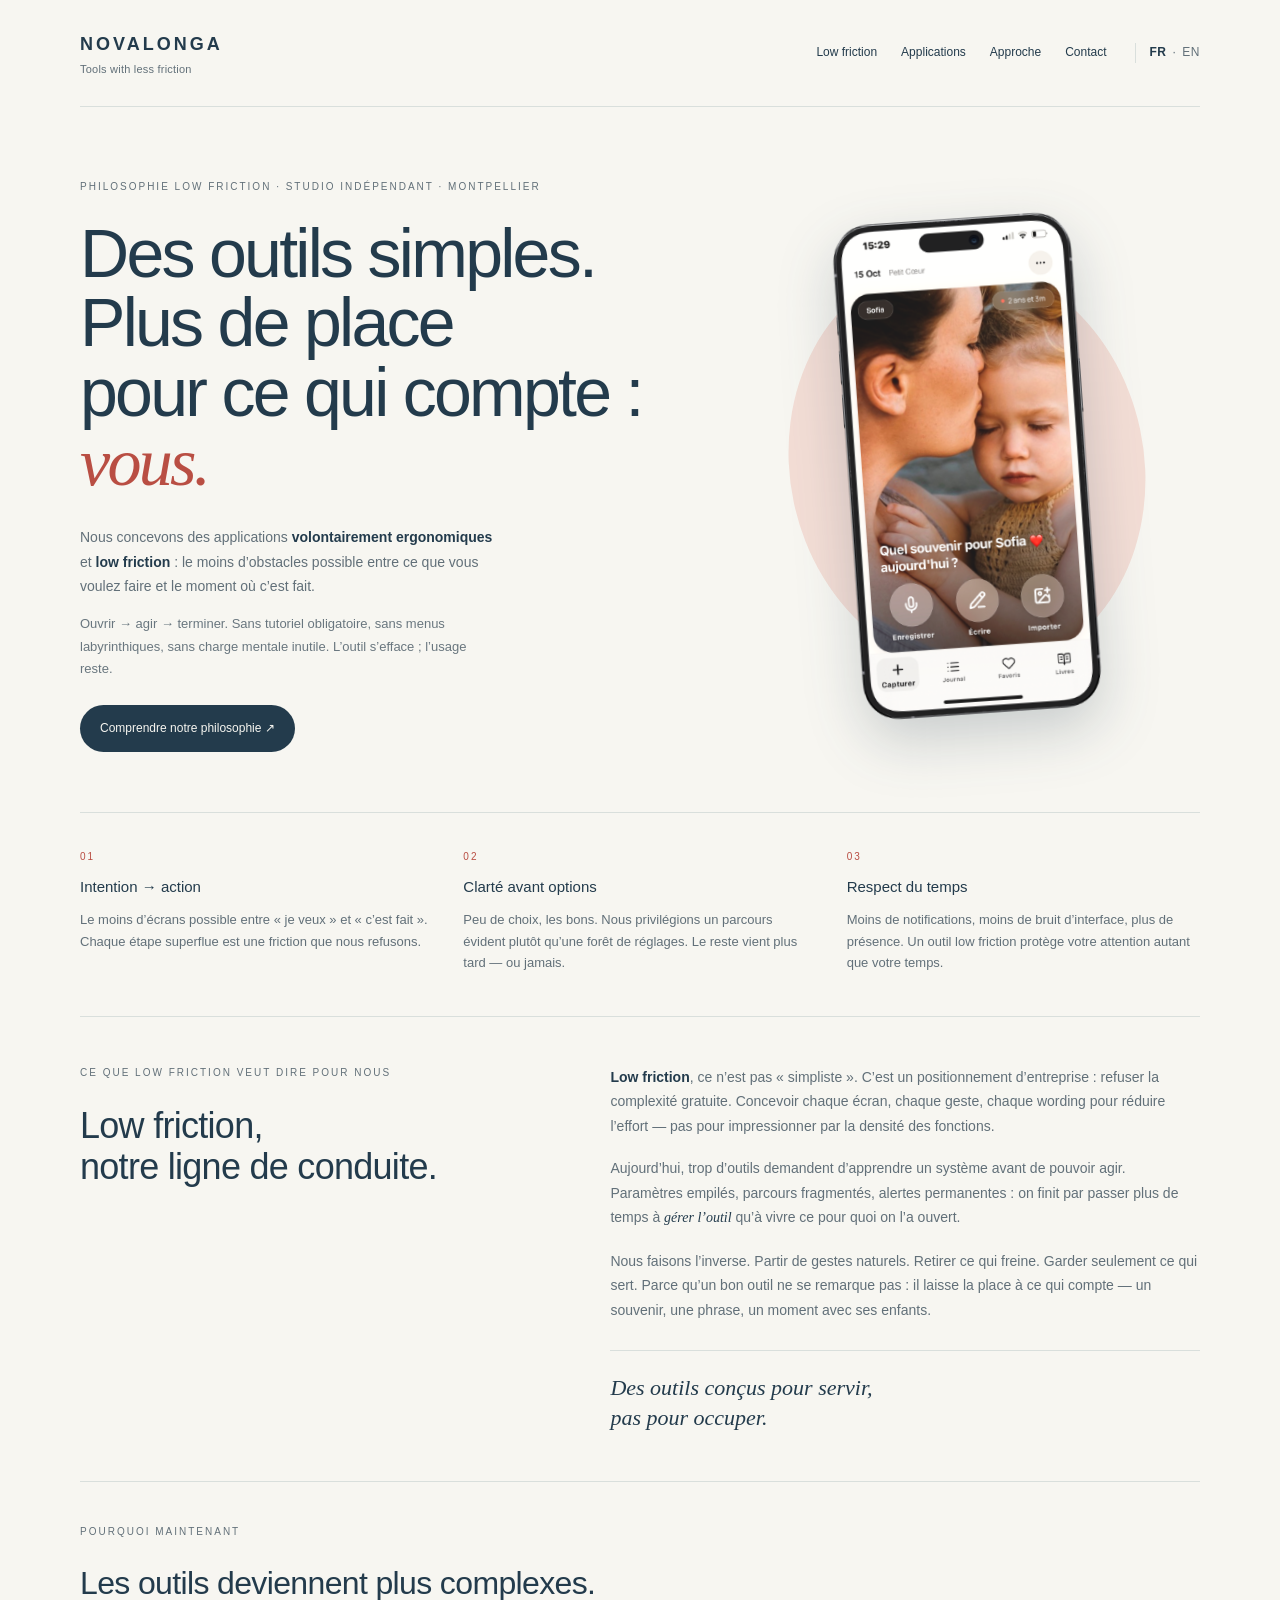
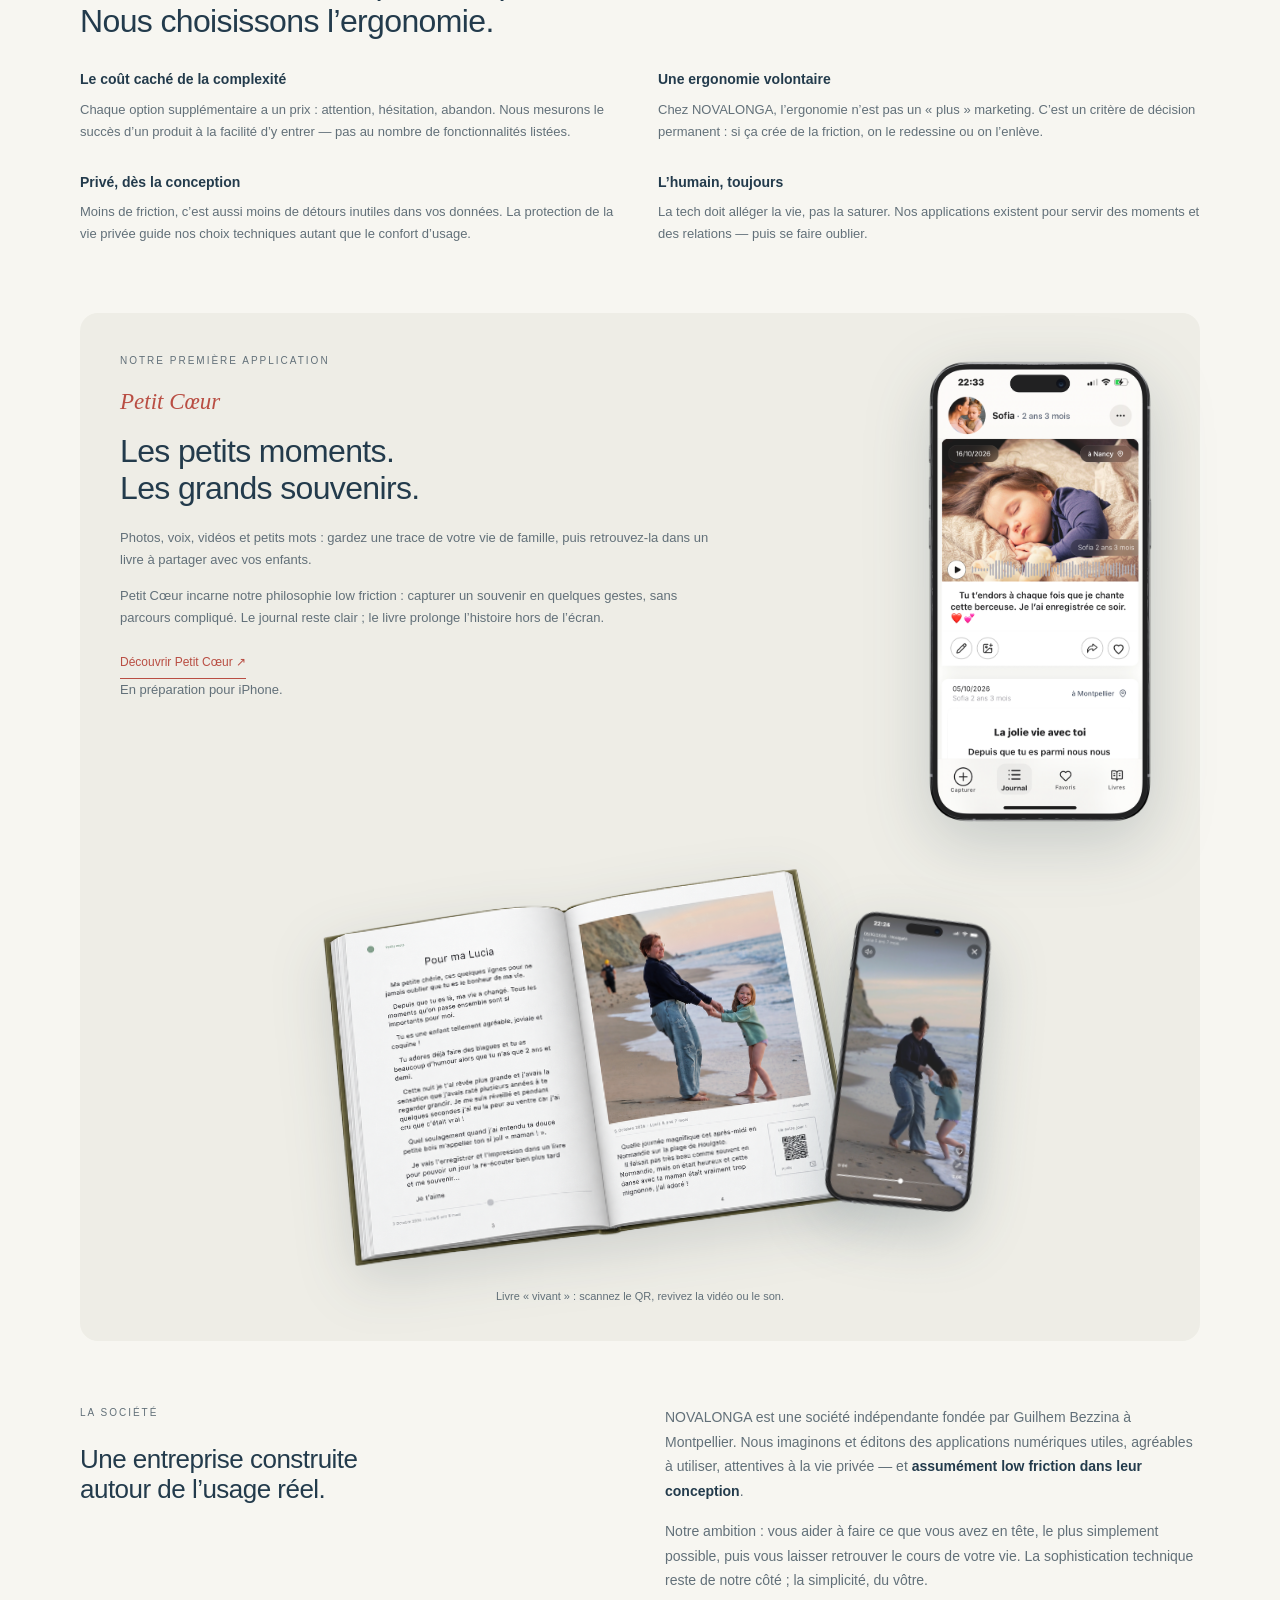
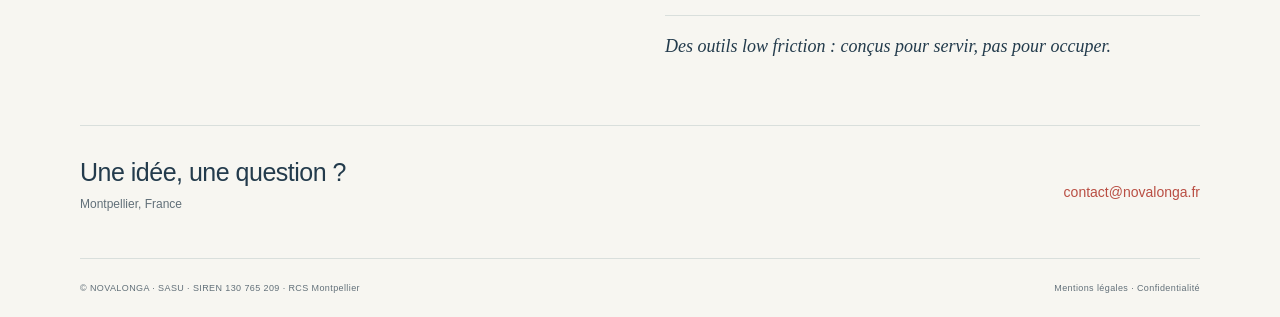
==== index.html @ fb00fb29 "Site vitrine NOVALONGA FR/EN" ====
<!doctype html>
<html lang="fr">
  <head>
    <meta charset="utf-8" />
    <meta name="viewport" content="width=device-width, initial-scale=1" />
    <title>NOVALONGA — Outils low friction · Montpellier</title>
    <meta
      name="description"
      content="NOVALONGA conçoit des applications volontairement ergonomiques et low friction. Moins d’obstacles entre l’intention et l’action. Éditeur de Petit Cœur. SASU à Montpellier."
    />
    <meta name="theme-color" content="#f7f6f1" />
    <link rel="canonical" href="https://novalonga.fr/" />
    <link rel="alternate" hreflang="fr" href="https://novalonga.fr/" />
    <link rel="alternate" hreflang="en" href="https://novalonga.fr/en/" />
    <link rel="stylesheet" href="css/site.css" />
  </head>
  <body>
    <div class="wrap">
      <header class="site-header">
        <a class="brand-block" href="#top">
          <span class="brand">NOVALONGA</span>
          <span class="brand-tag">Tools with less friction</span>
        </a>
        <nav class="site-nav" aria-label="Navigation">
          <a href="#low-friction">Low friction</a>
          <a href="#projet">Applications</a>
          <a href="#approche">Approche</a>
          <a href="#contact">Contact</a>
          <span class="lang-switch" aria-label="Langue">
            <span class="lang-current">FR</span>
            <span aria-hidden="true">·</span>
            <a href="en/index.html">EN</a>
          </span>
        </nav>
      </header>

      <main id="top">
        <section class="hero" aria-labelledby="hero-title">
          <div>
            <div class="eyebrow">
              Philosophie low friction · Studio indépendant · Montpellier
            </div>
            <h1 id="hero-title">
              Des outils simples.<br />
              Plus de place<br />
              pour ce qui compte : <em>vous.</em>
            </h1>
            <p class="hero-lead">
              Nous concevons des applications
              <strong>volontairement ergonomiques</strong> et
              <strong>low friction</strong> : le moins d’obstacles possible
              entre ce que vous voulez faire et le moment où c’est fait.
            </p>
            <p class="hero-sub">
              Ouvrir → agir → terminer. Sans tutoriel obligatoire, sans menus
              labyrinthiques, sans charge mentale inutile. L’outil s’efface ;
              l’usage reste.
            </p>
            <a class="action" href="#low-friction"
              >Comprendre notre philosophie ↗</a
            >
          </div>
          <div class="art">
            <div class="halo" aria-hidden="true"></div>
            <figure class="phone-frame">
              <img
                src="assets/hero-phone.png"
                width="678"
                height="1400"
                alt="Écran Petit Cœur : capturer un souvenir en trois gestes"
                loading="eager"
                decoding="async"
              />
            </figure>
          </div>
        </section>

        <section class="principles" aria-label="Nos principes low friction">
          <div>
            <span class="pillar-num" aria-hidden="true">01</span>
            <h3>Intention → action</h3>
            <p>
              Le moins d’écrans possible entre « je veux » et « c’est fait ».
              Chaque étape superflue est une friction que nous refusons.
            </p>
          </div>
          <div>
            <span class="pillar-num" aria-hidden="true">02</span>
            <h3>Clarté avant options</h3>
            <p>
              Peu de choix, les bons. Nous privilégions un parcours évident
              plutôt qu’une forêt de réglages. Le reste vient plus tard — ou
              jamais.
            </p>
          </div>
          <div>
            <span class="pillar-num" aria-hidden="true">03</span>
            <h3>Respect du temps</h3>
            <p>
              Moins de notifications, moins de bruit d’interface, plus de
              présence. Un outil low friction protège votre attention autant
              que votre temps.
            </p>
          </div>
        </section>

        <section
          class="manifesto"
          id="low-friction"
          aria-labelledby="manifesto-title"
        >
          <div class="manifesto-intro">
            <div class="eyebrow">Ce que low friction veut dire pour nous</div>
            <h2 id="manifesto-title">
              Low friction,<br />
              notre ligne de conduite.
            </h2>
          </div>
          <div class="manifesto-body">
            <p>
              <strong>Low friction</strong>, ce n’est pas « simpliste ». C’est
              un positionnement d’entreprise : refuser la complexité gratuite.
              Concevoir chaque écran, chaque geste, chaque wording pour réduire
              l’effort — pas pour impressionner par la densité des fonctions.
            </p>
            <p>
              Aujourd’hui, trop d’outils demandent d’apprendre un système avant
              de pouvoir agir. Paramètres empilés, parcours fragmentés, alertes
              permanentes : on finit par passer plus de temps à
              <em>gérer l’outil</em> qu’à vivre ce pour quoi on l’a ouvert.
            </p>
            <p>
              Nous faisons l’inverse. Partir de gestes naturels. Retirer ce qui
              freine. Garder seulement ce qui sert. Parce qu’un bon outil ne se
              remarque pas : il laisse la place à ce qui compte — un souvenir,
              une phrase, un moment avec ses enfants.
            </p>
            <p class="manifesto-pull">
              Des outils conçus pour servir,<br />
              pas pour occuper.
            </p>
          </div>
        </section>

        <section class="why" aria-labelledby="why-title">
          <div>
            <div class="eyebrow">Pourquoi maintenant</div>
            <h2 id="why-title">
              Les outils deviennent plus complexes.<br />
              Nous choisissons l’ergonomie.
            </h2>
          </div>
          <div class="why-grid">
            <div>
              <h3>Le coût caché de la complexité</h3>
              <p>
                Chaque option supplémentaire a un prix : attention, hésitation,
                abandon. Nous mesurons le succès d’un produit à la facilité
                d’y entrer — pas au nombre de fonctionnalités listées.
              </p>
            </div>
            <div>
              <h3>Une ergonomie volontaire</h3>
              <p>
                Chez NOVALONGA, l’ergonomie n’est pas un « plus » marketing.
                C’est un critère de décision permanent : si ça crée de la
                friction, on le redessine ou on l’enlève.
              </p>
            </div>
            <div>
              <h3>Privé, dès la conception</h3>
              <p>
                Moins de friction, c’est aussi moins de détours inutiles dans
                vos données. La protection de la vie privée guide nos choix
                techniques autant que le confort d’usage.
              </p>
            </div>
            <div>
              <h3>L’humain, toujours</h3>
              <p>
                La tech doit alléger la vie, pas la saturer. Nos applications
                existent pour servir des moments et des relations — puis se
                faire oublier.
              </p>
            </div>
          </div>
        </section>

        <section class="project" id="projet" aria-labelledby="projet-title">
          <div class="project-top">
            <div class="project-copy">
              <div class="eyebrow">Notre première application</div>
              <div class="pc">Petit Cœur</div>
              <h2 id="projet-title">
                Les petits moments.<br />
                Les grands souvenirs.
              </h2>
              <p>
                Photos, voix, vidéos et petits mots : gardez une trace de votre
                vie de famille, puis retrouvez-la dans un livre à partager avec
                vos enfants.
              </p>
              <p class="project-extra">
                Petit Cœur incarne notre philosophie low friction : capturer un
                souvenir en quelques gestes, sans parcours compliqué. Le journal
                reste clair ; le livre prolonge l’histoire hors de l’écran.
              </p>
              <a
                class="project-link"
                href="https://petitcoeur.app"
                target="_blank"
                rel="noopener noreferrer"
                >Découvrir Petit Cœur ↗</a
              >
              <p class="project-note">En préparation pour iPhone.</p>
            </div>
            <figure class="app-phone">
              <img
                src="assets/pc-journal-phone.png"
                width="605"
                height="1200"
                alt="Journal Petit Cœur : souvenir avec audio berceuse"
                loading="lazy"
                decoding="async"
              />
            </figure>
          </div>
          <div
            class="project-bottom"
            aria-label="Livre vivant et lecture vidéo après scan du QR"
          >
            <figure class="book-photo">
              <img
                src="assets/pc-livre.png"
                width="1100"
                height="752"
                alt="Livre Petit Cœur ouvert : page droite avec photo et QR code"
                loading="lazy"
                decoding="async"
              />
            </figure>
            <figure class="video-phone">
              <img
                src="assets/pc-video-qr.png"
                width="792"
                height="1400"
                alt="Lecture vidéo sur mobile après scan du QR code du livre"
                loading="lazy"
                decoding="async"
              />
            </figure>
          </div>
          <p class="visual-caption">
            Livre « vivant » : scannez le QR, revivez la vidéo ou le son.
          </p>
        </section>

        <section class="about" id="approche" aria-labelledby="about-title">
          <div>
            <div class="eyebrow">La société</div>
            <h2 id="about-title">
              Une entreprise construite<br />
              autour de l’usage réel.
            </h2>
          </div>
          <div class="about-copy">
            <p>
              NOVALONGA est une société indépendante fondée par Guilhem Bezzina
              à Montpellier. Nous imaginons et éditons des applications
              numériques utiles, agréables à utiliser, attentives à la vie
              privée — et
              <strong
                >assumément low friction dans leur conception</strong
              >.
            </p>
            <p>
              Notre ambition : vous aider à faire ce que vous avez en tête, le
              plus simplement possible, puis vous laisser retrouver le cours de
              votre vie. La sophistication technique reste de notre côté ; la
              simplicité, du vôtre.
            </p>
            <p class="signature">
              Des outils low friction : conçus pour servir, pas pour occuper.
            </p>
          </div>
        </section>

        <section class="contact" id="contact" aria-labelledby="contact-title">
          <div>
            <h2 id="contact-title">Une idée, une question ?</h2>
            <p class="meta">Montpellier, France</p>
          </div>
          <div>
            <a class="mail" href="mailto:contact@novalonga.fr"
              >contact@novalonga.fr</a
            >
          </div>
        </section>
      </main>

      <footer class="site-footer">
        <span
          >© NOVALONGA · SASU · SIREN 130 765 209 · RCS Montpellier</span
        >
        <span>
          <a href="mentions-legales.html">Mentions légales</a>
          ·
          <a href="confidentialite.html">Confidentialité</a>
        </span>
      </footer>
    </div>
  </body>
</html>
---- css/site.css ----
:root {
  --paper: #f7f6f1;
  --ink: #233b4c;
  --soft: #627079;
  --line: #d9dfdc;
  --panel: #eeede6;
  --white: #ffffff;
  --coral: #b94e43;
  --rose: #f3ddd5;
  --font-sans: "Avenir Next", Avenir, "Segoe UI", Helvetica, Arial, sans-serif;
  --font-serif: "Iowan Old Style", "Palatino Linotype", Palatino, Georgia, serif;
}

*,
*::before,
*::after {
  box-sizing: border-box;
}

html {
  scroll-behavior: smooth;
}

body {
  margin: 0;
  color: var(--ink);
  background: var(--paper);
  font-family: var(--font-sans);
  -webkit-font-smoothing: antialiased;
  line-height: 1.6;
}

a {
  color: inherit;
  text-decoration: none;
}

img {
  max-width: 100%;
  display: block;
}

.wrap {
  width: min(1120px, calc(100% - 12%));
  margin-inline: auto;
}

@media (max-width: 560px) {
  .wrap {
    width: calc(100% - 14%);
  }
}

/* Header */
.site-header {
  padding: 30px 0;
  display: flex;
  justify-content: space-between;
  align-items: center;
  border-bottom: 1px solid var(--line);
  gap: 20px;
}

.brand-block {
  display: flex;
  flex-direction: column;
  gap: 4px;
  min-width: 0;
}

.brand {
  font-size: 18px;
  letter-spacing: 3px;
  font-weight: 600;
}

.brand-tag {
  font-size: 11px;
  letter-spacing: 0.02em;
  color: var(--soft);
  font-weight: 400;
  line-height: 1.2;
}

.site-nav {
  display: flex;
  align-items: center;
  gap: 24px;
  font-size: 12px;
}

.site-nav a:hover {
  color: var(--coral);
}

.lang-switch {
  display: inline-flex;
  align-items: center;
  gap: 6px;
  margin-left: 4px;
  padding-left: 14px;
  border-left: 1px solid var(--line);
  color: var(--soft);
  letter-spacing: 0.04em;
}

.lang-current {
  color: var(--ink);
  font-weight: 600;
}

/* Hero */
.hero {
  padding: 72px 0 60px;
  display: grid;
  grid-template-columns: 1.35fr 1fr;
  gap: 26px;
  align-items: center;
}

.eyebrow {
  font-size: 10px;
  letter-spacing: 2px;
  text-transform: uppercase;
  color: var(--soft);
  margin-bottom: 24px;
}

.hero h1 {
  font-size: clamp(40px, 6.7vw, 68px);
  line-height: 1.02;
  letter-spacing: -0.04em;
  font-weight: 500;
  margin: 0 0 28px;
}

.hero h1 em {
  font-family: var(--font-serif);
  font-weight: 400;
  font-style: italic;
  color: var(--coral);
}

.hero-lead,
.hero-sub {
  font-size: 14px;
  line-height: 1.75;
  margin: 0;
  color: var(--soft);
  max-width: 420px;
}

.hero-lead {
  margin-bottom: 14px;
}

.hero-lead strong {
  color: var(--ink);
  font-weight: 600;
}

.hero-sub {
  font-size: 13px;
  opacity: 0.95;
}

.action {
  display: inline-block;
  background: var(--ink);
  color: var(--paper);
  padding: 14px 20px;
  border-radius: 30px;
  font-size: 12px;
  margin-top: 24px;
  transition: background 0.2s ease, transform 0.2s ease;
}

.action:hover {
  background: color-mix(in srgb, var(--ink) 88%, white);
  transform: translateY(-1px);
}

.art {
  position: relative;
  isolation: isolate;
  min-height: 340px;
  display: flex;
  align-items: center;
  justify-content: center;
}

.halo {
  position: absolute;
  inset: 8% 12%;
  border-radius: 50%;
  background: var(--rose);
  transform: rotate(-12deg);
  z-index: 0;
}

.phone-frame {
  position: relative;
  z-index: 1;
  margin: 0;
  width: min(240px, 64%);
  border-radius: 0;
  overflow: visible;
  background: transparent;
  box-shadow: none;
  transform: rotate(-4deg);
  animation: float-phone 7s ease-in-out infinite;
}

.phone-frame img {
  width: 100%;
  height: auto;
  display: block;
  background: transparent;
  /* suit le contour du téléphone (alpha), pas le rectangle du fichier */
  filter: drop-shadow(0 22px 28px rgb(35 59 76 / 22%));
}

@keyframes float-phone {
  0%,
  100% {
    transform: rotate(-4deg) translateY(0);
  }
  50% {
    transform: rotate(-4deg) translateY(-8px);
  }
}

@media (prefers-reduced-motion: reduce) {
  .phone-frame {
    animation: none;
  }
}

/* Principles */
.principles {
  padding: 36px 0 42px;
  display: grid;
  grid-template-columns: repeat(3, 1fr);
  gap: 30px;
  border-top: 1px solid var(--line);
}

.pillar-num {
  display: block;
  font-size: 10px;
  letter-spacing: 2px;
  color: var(--coral);
  margin-bottom: 10px;
}

.principles h3 {
  font-size: 15px;
  font-weight: 500;
  margin: 0 0 10px;
}

.principles p {
  font-size: 13px;
  margin: 0;
  color: var(--soft);
  line-height: 1.65;
}

/* Manifesto */
.manifesto {
  padding: 48px 0;
  border-top: 1px solid var(--line);
  display: grid;
  grid-template-columns: 0.9fr 1.1fr;
  gap: 48px;
  align-items: start;
}

.manifesto h2 {
  font-size: clamp(28px, 4vw, 36px);
  font-weight: 500;
  letter-spacing: -0.02em;
  line-height: 1.15;
  margin: 12px 0 0;
}

.manifesto-body p {
  font-size: 14px;
  line-height: 1.75;
  color: var(--soft);
  margin: 0 0 18px;
}

.manifesto-body p:last-child {
  margin-bottom: 0;
}

.manifesto-body strong {
  color: var(--ink);
  font-weight: 600;
}

.manifesto-body em {
  font-family: var(--font-serif);
  font-style: italic;
  color: var(--ink);
}

.manifesto-pull {
  margin-top: 28px !important;
  padding-top: 22px;
  border-top: 1px solid var(--line);
  font-family: var(--font-serif);
  font-size: 22px !important;
  font-style: italic;
  line-height: 1.35 !important;
  color: var(--ink) !important;
}

/* Why */
.why {
  padding: 42px 0 50px;
  border-top: 1px solid var(--line);
}

.why > div:first-child {
  margin-bottom: 28px;
  max-width: 640px;
}

.why h2 {
  font-size: clamp(26px, 3.5vw, 32px);
  font-weight: 500;
  letter-spacing: -0.02em;
  line-height: 1.2;
  margin: 12px 0 0;
}

.why-grid {
  display: grid;
  grid-template-columns: 1fr 1fr;
  gap: 28px 36px;
}

.why-grid h3 {
  font-size: 14px;
  font-weight: 600;
  margin: 0 0 8px;
}

.why-grid p {
  font-size: 13px;
  margin: 0;
  color: var(--soft);
  line-height: 1.7;
}

/* Project */
.project {
  background: var(--panel);
  border-radius: 18px;
  padding: 40px 40px 36px;
  margin: 18px 0 54px;
  display: flex;
  flex-direction: column;
  gap: 36px;
}

.project-top {
  display: grid;
  grid-template-columns: 1.2fr 0.8fr;
  gap: 36px;
  align-items: start;
}

.project .eyebrow {
  margin-bottom: 15px;
}

.pc {
  font-family: var(--font-serif);
  color: var(--coral);
  font-size: 23px;
  font-style: italic;
}

.project h2,
.about h2,
.contact h2,
.legal-page h1 {
  font-weight: 500;
  letter-spacing: -0.02em;
  line-height: 1.15;
}

.project h2 {
  font-size: 32px;
  margin: 12px 0 20px;
}

.project p {
  font-size: 13px;
  margin: 0;
  color: var(--soft);
  line-height: 1.7;
}

.project-extra {
  margin-top: 14px !important;
}

.project-link {
  display: inline-block;
  margin-top: 24px;
  font-size: 12px;
  color: var(--coral);
  border-bottom: 1px solid var(--coral);
  padding-bottom: 6px;
}

.project-note {
  font-size: 10px;
  margin-top: 14px;
  color: var(--soft);
}

.app-phone {
  margin: 0;
  width: min(240px, 100%);
  justify-self: end;
  background: transparent;
}

.app-phone img {
  width: 100%;
  height: auto;
  display: block;
  filter: drop-shadow(0 20px 32px rgb(35 59 76 / 20%));
}

/* Livre + mobile côte à côte, page QR bien visible */
.project-bottom {
  display: flex;
  align-items: center;
  justify-content: center;
  gap: 0;
  width: 100%;
  max-width: 720px;
  margin: 0 auto;
}

.project-bottom .book-photo,
.project-bottom .video-phone {
  margin: 0;
  background: transparent;
}

.project-bottom .book-photo {
  flex: 1 1 auto;
  width: min(520px, 72%);
  transform: rotate(-1deg);
  position: relative;
  z-index: 1;
}

.project-bottom .book-photo img,
.project-bottom .video-phone img {
  width: 100%;
  height: auto;
  display: block;
  filter: drop-shadow(0 18px 28px rgb(35 59 76 / 16%));
}

.project-bottom .video-phone {
  flex: 0 0 auto;
  width: min(175px, 26%);
  margin-left: -36px;
  transform: rotate(11deg);
  position: relative;
  z-index: 2;
}

.project-bottom .video-phone img {
  filter: drop-shadow(0 22px 30px rgb(35 59 76 / 24%));
}

.visual-caption {
  margin: -12px auto 0 !important;
  font-size: 11px !important;
  text-align: center;
  color: var(--soft);
  max-width: 360px;
}

/* About */
.about {
  display: grid;
  grid-template-columns: 1fr 1fr;
  gap: 50px;
  margin: 0 0 50px;
  padding-top: 10px;
}

.about h2 {
  font-size: 26px;
  margin: 12px 0 0;
}

.about-copy p {
  font-size: 14px;
  margin: 0 0 16px;
  color: var(--soft);
  line-height: 1.75;
}

.about-copy strong {
  color: var(--ink);
  font-weight: 600;
}

.about-copy .signature {
  margin-top: 22px;
  padding-top: 18px;
  border-top: 1px solid var(--line);
  font-family: var(--font-serif);
  font-size: 18px;
  font-style: italic;
  color: var(--ink);
  line-height: 1.4;
}

/* Contact */
.contact {
  padding: 32px 0;
  border-top: 1px solid var(--line);
  display: flex;
  align-items: center;
  justify-content: space-between;
  gap: 20px;
}

.contact h2 {
  margin: 0;
  font-size: 25px;
}

.contact a.mail {
  font-size: 14px;
  color: var(--coral);
  border-bottom: 1px solid transparent;
}

.contact a.mail:hover {
  border-bottom-color: var(--coral);
}

.contact .meta {
  font-size: 12px;
  color: var(--soft);
  margin-top: 8px;
}

/* Footer */
.site-footer {
  border-top: 1px solid var(--line);
  padding: 22px 0;
  display: flex;
  justify-content: space-between;
  gap: 20px;
  font-size: 9px;
  color: var(--soft);
  letter-spacing: 0.4px;
  flex-wrap: wrap;
}

.site-footer a:hover {
  color: var(--ink);
}

/* Legal pages */
.legal-page {
  padding: 48px 0 72px;
  max-width: 720px;
}

.legal-page h1 {
  font-size: 32px;
  margin: 0 0 28px;
}

.legal-page h2 {
  font-size: 16px;
  font-weight: 600;
  margin: 28px 0 10px;
}

.legal-page p,
.legal-page li {
  font-size: 14px;
  color: var(--soft);
  line-height: 1.7;
}

.legal-page ul {
  padding-left: 1.2em;
}

.back-link {
  display: inline-block;
  font-size: 12px;
  color: var(--coral);
  margin-bottom: 28px;
}

/* Mobile */
@media (max-width: 560px) {
  .site-header {
    padding-right: 0;
  }

  .brand {
    font-size: 15px;
  }

  .brand-tag {
    font-size: 9px;
    max-width: 140px;
  }

  .site-nav {
    gap: 12px;
    font-size: 10px;
  }

  .hero {
    grid-template-columns: 1fr;
    padding-top: 45px;
    gap: 15px;
  }

  .hero h1 {
    letter-spacing: -0.03em;
    font-size: 48px;
  }

  .art {
    max-width: 280px;
    width: 100%;
    margin: auto;
    min-height: 300px;
  }

  .phone-frame {
    width: min(200px, 62%);
  }

  .site-nav > a:nth-child(3) {
    display: none;
  }

  .lang-switch {
    margin-left: 0;
    padding-left: 10px;
  }

  .principles {
    grid-template-columns: 1fr;
    gap: 22px;
  }

  .manifesto {
    grid-template-columns: 1fr;
    gap: 20px;
    padding: 36px 0;
  }

  .manifesto-pull {
    font-size: 19px !important;
  }

  .why-grid {
    grid-template-columns: 1fr;
    gap: 22px;
  }

  .project {
    padding: 26px;
    gap: 28px;
  }

  .project-top {
    grid-template-columns: 1fr;
    gap: 24px;
  }

  .app-phone {
    width: min(200px, 55%);
    justify-self: center;
  }

  .project-bottom {
    flex-direction: row;
    gap: 0;
    max-width: 100%;
  }

  .project-bottom .book-photo {
    width: 70%;
    transform: none;
  }

  .project-bottom .video-phone {
    width: 30%;
    margin-left: -28px;
    transform: rotate(10deg);
  }

  .about {
    grid-template-columns: 1fr;
    gap: 16px;
  }

  .contact {
    display: block;
  }

  .contact .meta {
    margin-top: 14px;
  }
}
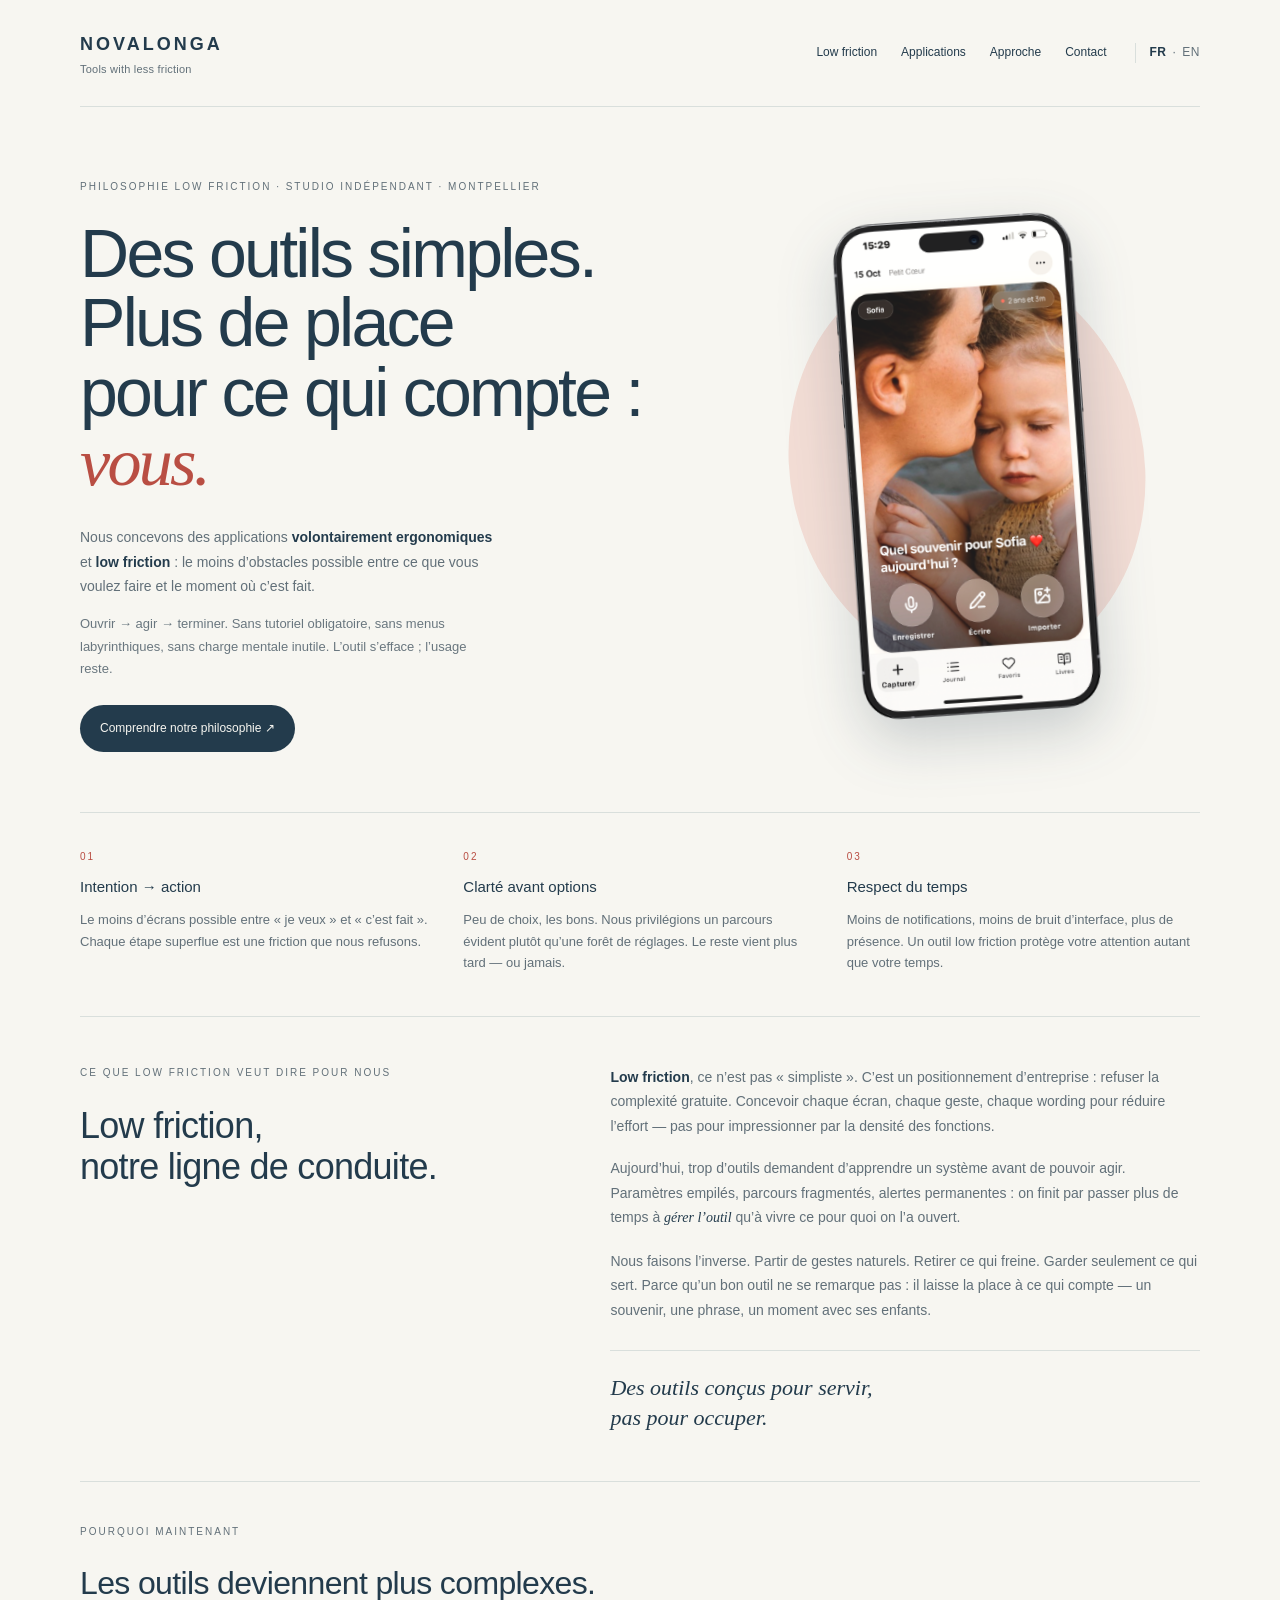
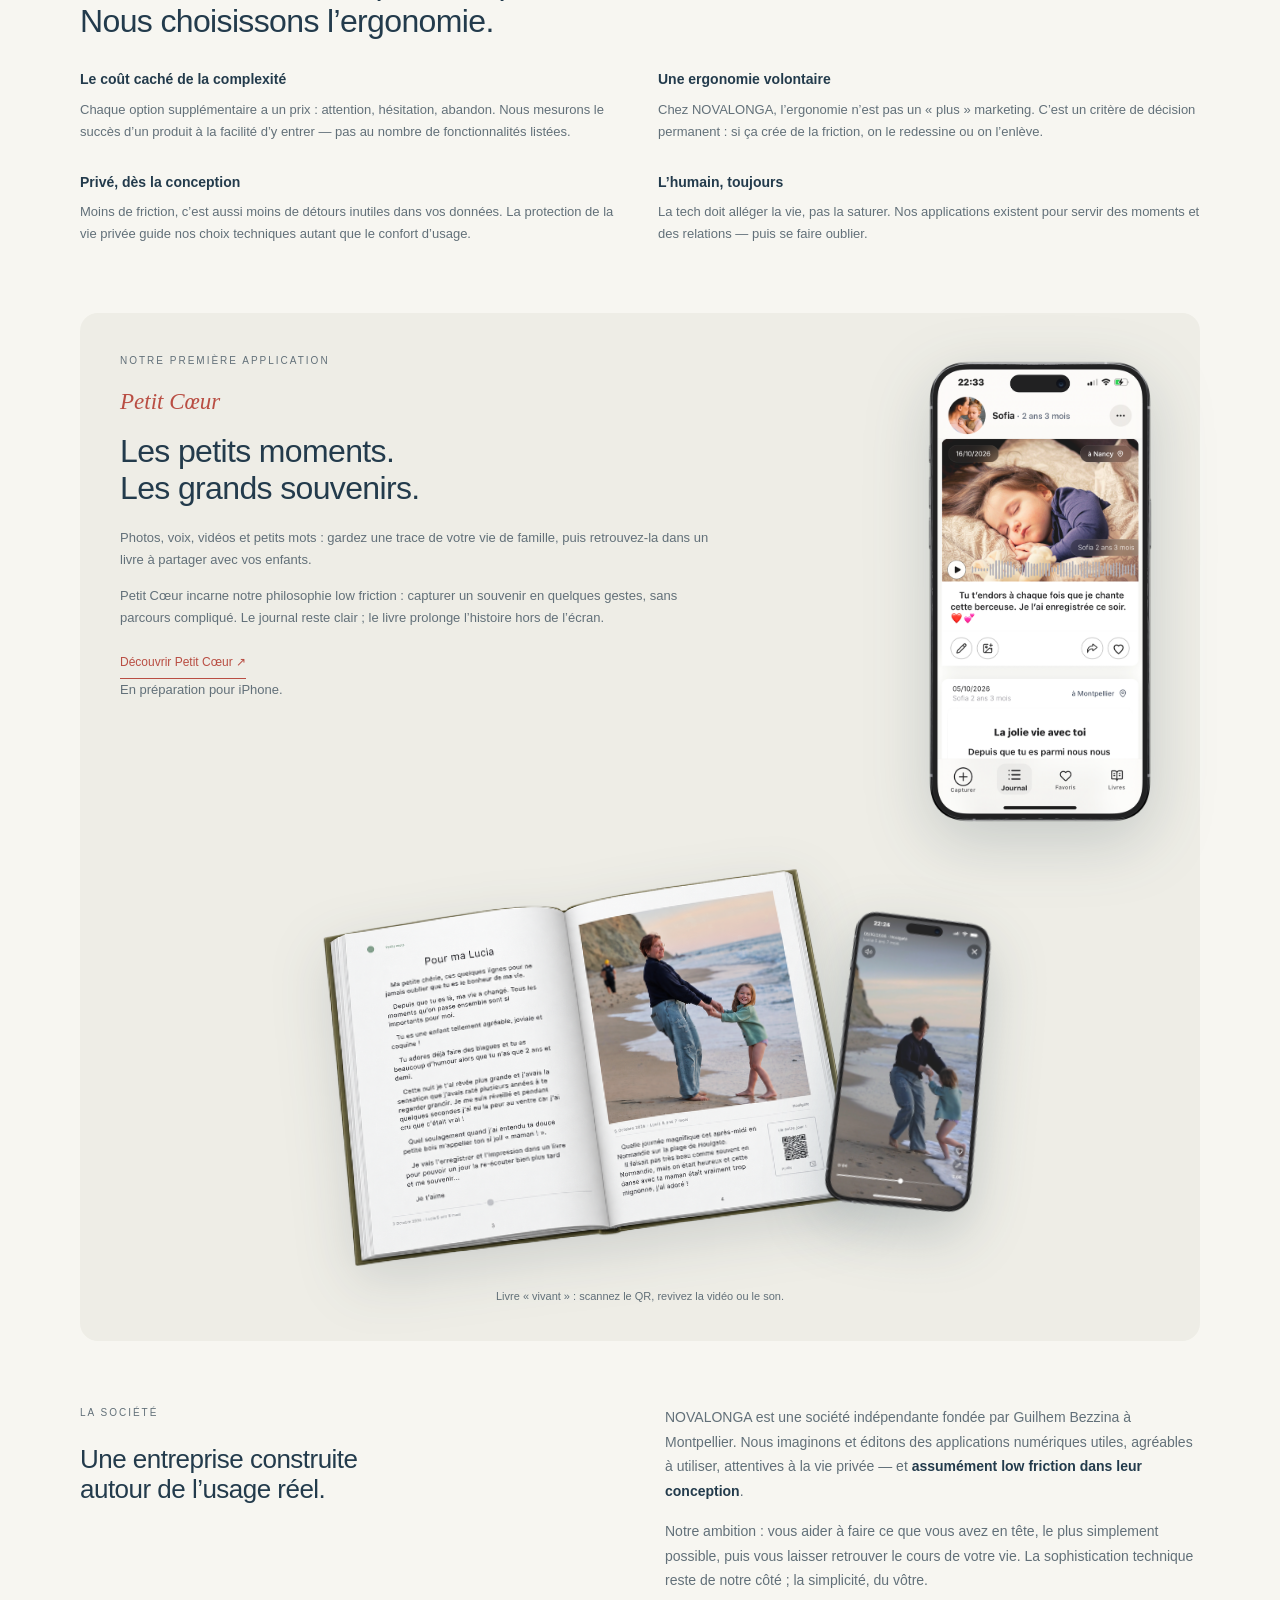
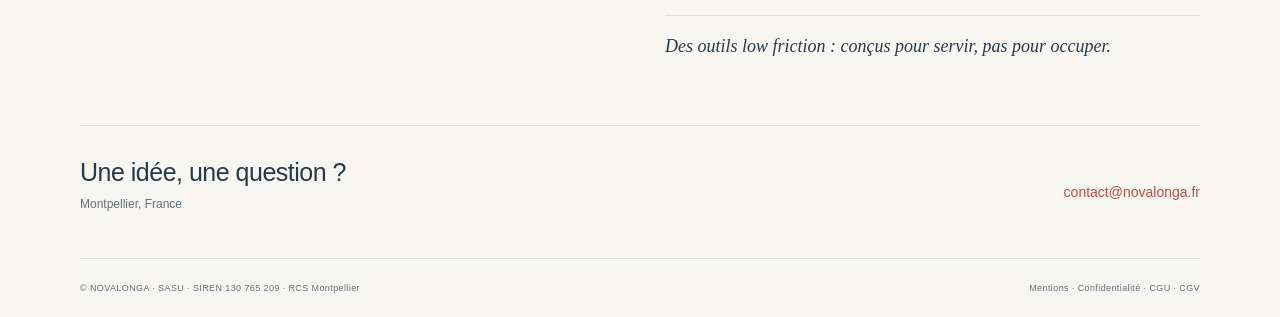
==== commit daba592c: "Compléter le pack juridique FR/EN et hébergeur Vercel. Mentions, confidentialité renforcée, CGU/CGV " ====
--- a/index.html
+++ b/index.html
@@ -303,9 +303,13 @@
           >© NOVALONGA · SASU · SIREN 130 765 209 · RCS Montpellier</span
         >
         <span>
-          <a href="mentions-legales.html">Mentions légales</a>
+          <a href="mentions-legales.html">Mentions</a>
           ·
           <a href="confidentialite.html">Confidentialité</a>
+          ·
+          <a href="cgu.html">CGU</a>
+          ·
+          <a href="cgv.html">CGV</a>
         </span>
       </footer>
     </div>
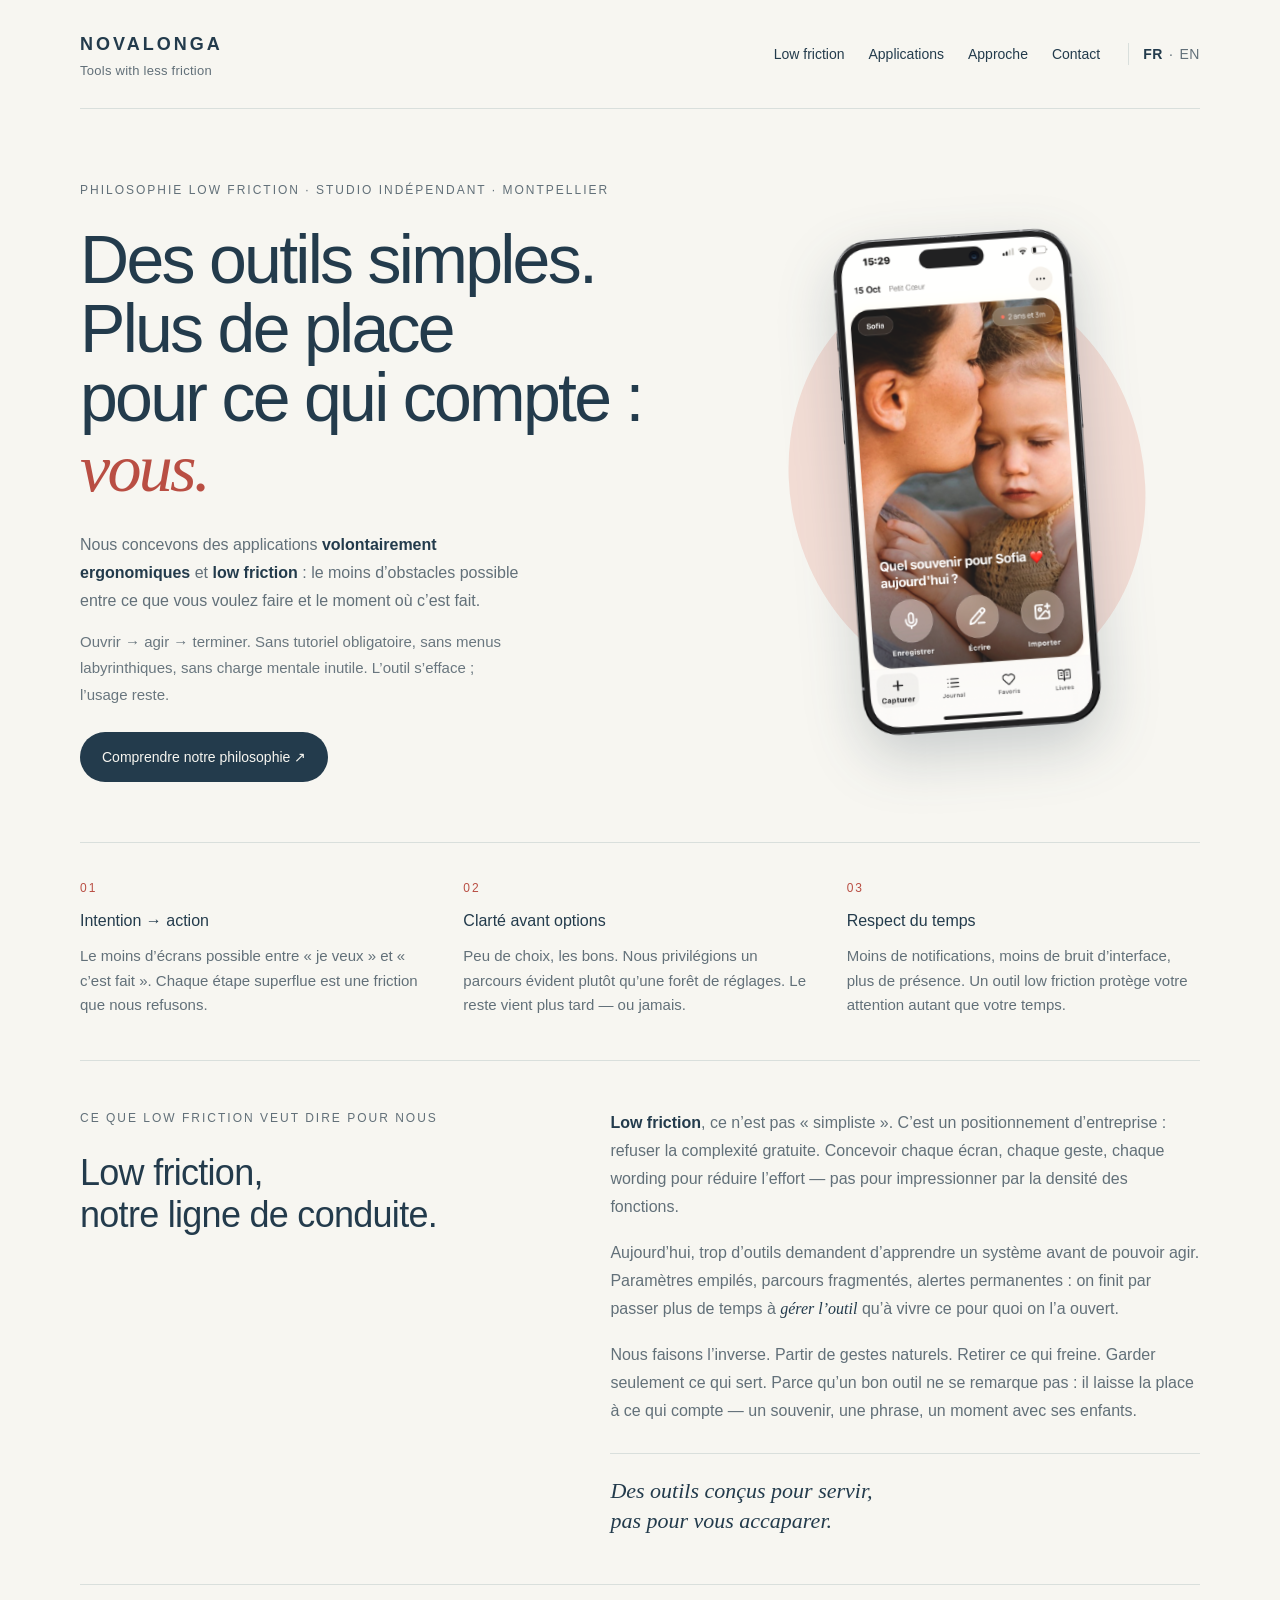
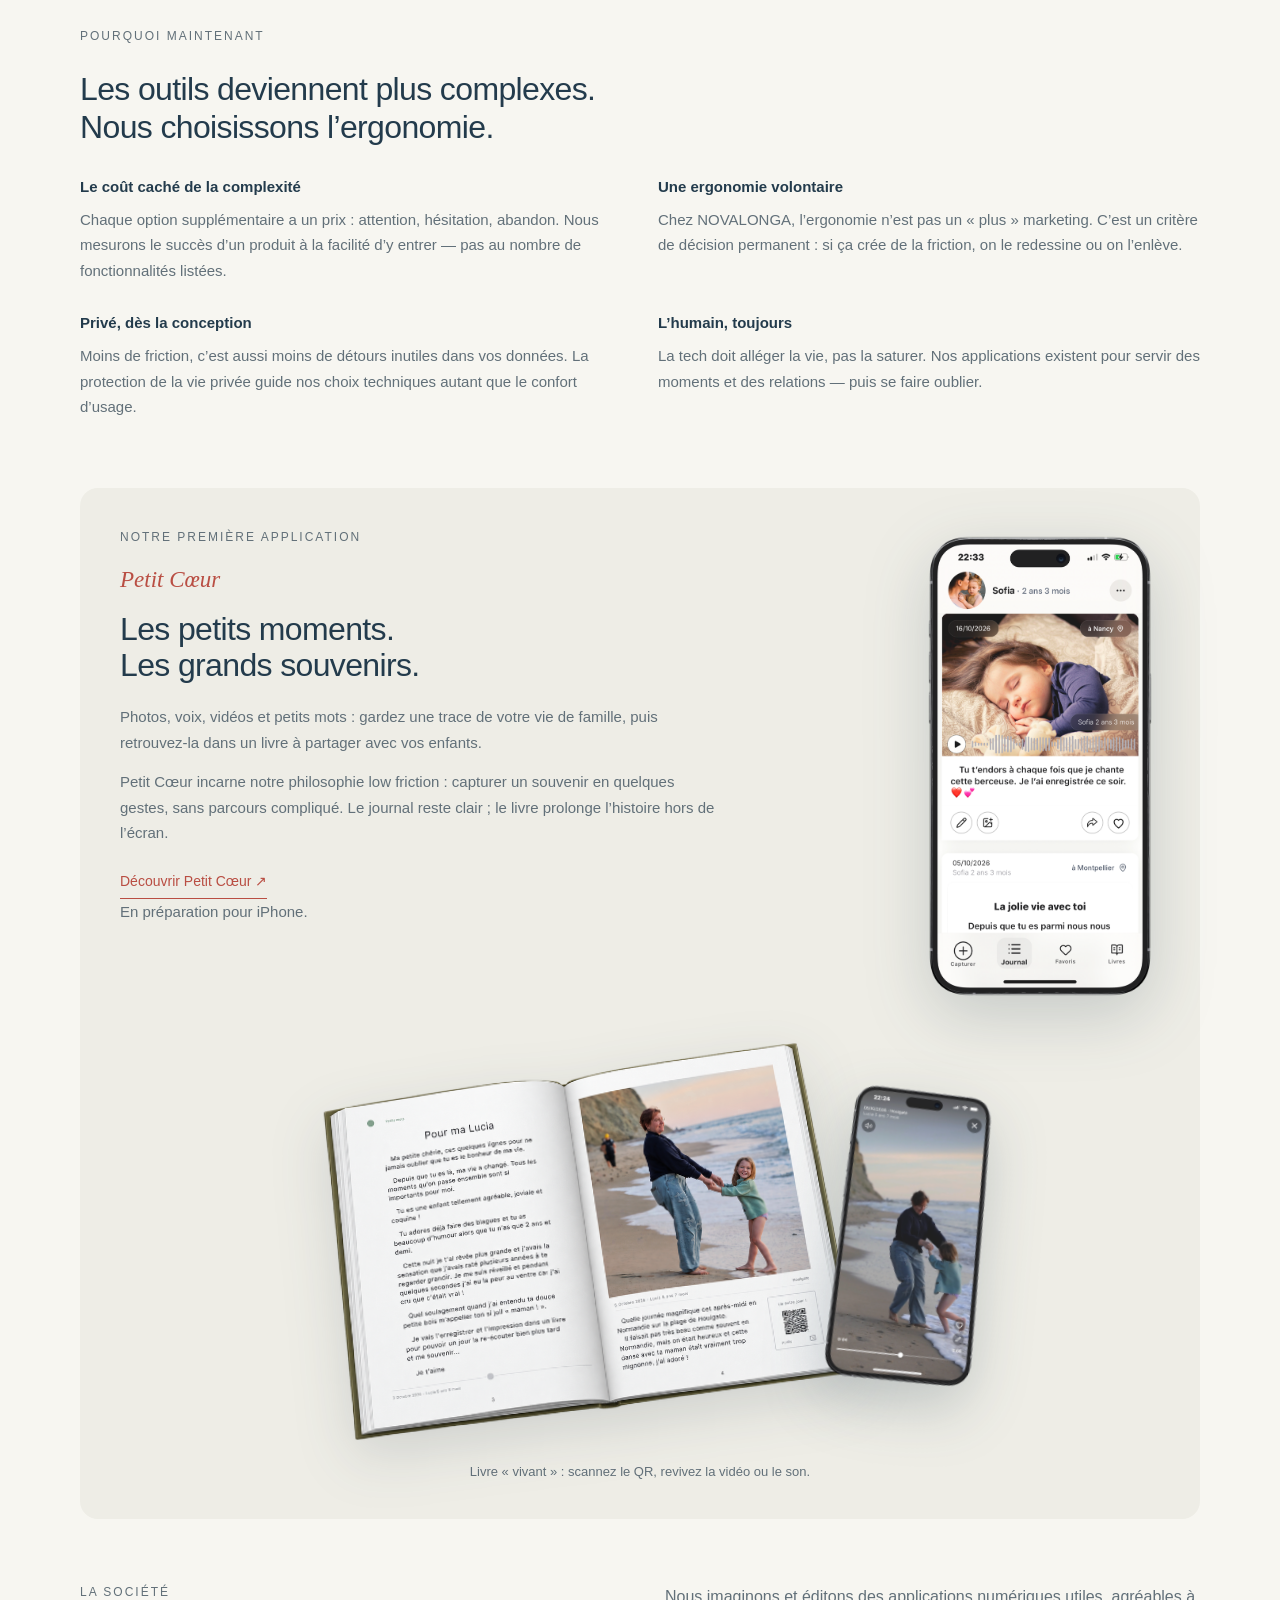
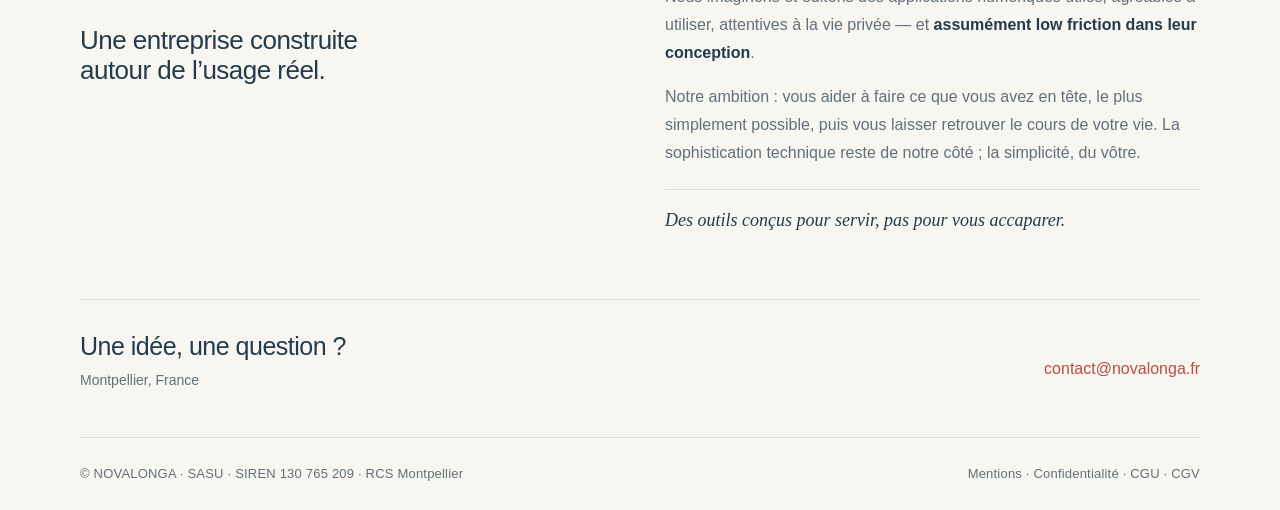
==== commit 90725ce5: "Ajuster le texte About et la signature « servir / accaparer ». Co-authored-by: Cursor <cursoragent@c" ====
--- a/index.html
+++ b/index.html
@@ -2,6 +2,9 @@
 <html lang="fr">
   <head>
     <meta charset="utf-8" />
+    <link rel="icon" href="/favicon.svg" type="image/svg+xml" />
+    <link rel="icon" href="/favicon.ico" sizes="any" />
+    <link rel="apple-touch-icon" href="/apple-touch-icon.png" />
     <meta name="viewport" content="width=device-width, initial-scale=1" />
     <title>NOVALONGA — Outils low friction · Montpellier</title>
     <meta
@@ -137,7 +140,7 @@
             </p>
             <p class="manifesto-pull">
               Des outils conçus pour servir,<br />
-              pas pour occuper.
+              pas pour vous accaparer.
             </p>
           </div>
         </section>
@@ -265,10 +268,8 @@
           </div>
           <div class="about-copy">
             <p>
-              NOVALONGA est une société indépendante fondée par Guilhem Bezzina
-              à Montpellier. Nous imaginons et éditons des applications
-              numériques utiles, agréables à utiliser, attentives à la vie
-              privée — et
+              Nous imaginons et éditons des applications numériques utiles,
+              agréables à utiliser, attentives à la vie privée — et
               <strong
                 >assumément low friction dans leur conception</strong
               >.
@@ -280,7 +281,7 @@
               simplicité, du vôtre.
             </p>
             <p class="signature">
-              Des outils low friction : conçus pour servir, pas pour occuper.
+              Des outils conçus pour servir, pas pour vous accaparer.
             </p>
           </div>
         </section>
--- a/css/site.css
+++ b/css/site.css
@@ -75,7 +75,7 @@
 }
 
 .brand-tag {
-  font-size: 11px;
+  font-size: 13px;
   letter-spacing: 0.02em;
   color: var(--soft);
   font-weight: 400;
@@ -86,7 +86,7 @@
   display: flex;
   align-items: center;
   gap: 24px;
-  font-size: 12px;
+  font-size: 14px;
 }
 
 .site-nav a:hover {
@@ -119,7 +119,7 @@
 }
 
 .eyebrow {
-  font-size: 10px;
+  font-size: 12px;
   letter-spacing: 2px;
   text-transform: uppercase;
   color: var(--soft);
@@ -143,11 +143,11 @@
 
 .hero-lead,
 .hero-sub {
-  font-size: 14px;
+  font-size: 16px;
   line-height: 1.75;
   margin: 0;
   color: var(--soft);
-  max-width: 420px;
+  max-width: 440px;
 }
 
 .hero-lead {
@@ -160,7 +160,7 @@
 }
 
 .hero-sub {
-  font-size: 13px;
+  font-size: 15px;
   opacity: 0.95;
 }
 
@@ -168,9 +168,9 @@
   display: inline-block;
   background: var(--ink);
   color: var(--paper);
-  padding: 14px 20px;
+  padding: 14px 22px;
   border-radius: 30px;
-  font-size: 12px;
+  font-size: 14px;
   margin-top: 24px;
   transition: background 0.2s ease, transform 0.2s ease;
 }
@@ -247,20 +247,20 @@
 
 .pillar-num {
   display: block;
-  font-size: 10px;
+  font-size: 12px;
   letter-spacing: 2px;
   color: var(--coral);
   margin-bottom: 10px;
 }
 
 .principles h3 {
-  font-size: 15px;
+  font-size: 16px;
   font-weight: 500;
   margin: 0 0 10px;
 }
 
 .principles p {
-  font-size: 13px;
+  font-size: 15px;
   margin: 0;
   color: var(--soft);
   line-height: 1.65;
@@ -285,7 +285,7 @@
 }
 
 .manifesto-body p {
-  font-size: 14px;
+  font-size: 16px;
   line-height: 1.75;
   color: var(--soft);
   margin: 0 0 18px;
@@ -343,13 +343,13 @@
 }
 
 .why-grid h3 {
-  font-size: 14px;
+  font-size: 15px;
   font-weight: 600;
   margin: 0 0 8px;
 }
 
 .why-grid p {
-  font-size: 13px;
+  font-size: 15px;
   margin: 0;
   color: var(--soft);
   line-height: 1.7;
@@ -399,7 +399,7 @@
 }
 
 .project p {
-  font-size: 13px;
+  font-size: 15px;
   margin: 0;
   color: var(--soft);
   line-height: 1.7;
@@ -412,14 +412,14 @@
 .project-link {
   display: inline-block;
   margin-top: 24px;
-  font-size: 12px;
+  font-size: 14px;
   color: var(--coral);
   border-bottom: 1px solid var(--coral);
   padding-bottom: 6px;
 }
 
 .project-note {
-  font-size: 10px;
+  font-size: 13px;
   margin-top: 14px;
   color: var(--soft);
 }
@@ -486,10 +486,10 @@
 
 .visual-caption {
   margin: -12px auto 0 !important;
-  font-size: 11px !important;
+  font-size: 13px !important;
   text-align: center;
   color: var(--soft);
-  max-width: 360px;
+  max-width: 400px;
 }
 
 /* About */
@@ -507,7 +507,7 @@
 }
 
 .about-copy p {
-  font-size: 14px;
+  font-size: 16px;
   margin: 0 0 16px;
   color: var(--soft);
   line-height: 1.75;
@@ -545,7 +545,7 @@
 }
 
 .contact a.mail {
-  font-size: 14px;
+  font-size: 16px;
   color: var(--coral);
   border-bottom: 1px solid transparent;
 }
@@ -555,7 +555,7 @@
 }
 
 .contact .meta {
-  font-size: 12px;
+  font-size: 14px;
   color: var(--soft);
   margin-top: 8px;
 }
@@ -563,14 +563,19 @@
 /* Footer */
 .site-footer {
   border-top: 1px solid var(--line);
-  padding: 22px 0;
+  padding: 26px 0;
   display: flex;
   justify-content: space-between;
   gap: 20px;
-  font-size: 9px;
-  color: var(--soft);
-  letter-spacing: 0.4px;
+  font-size: 13px;
+  color: var(--soft);
+  letter-spacing: 0.2px;
   flex-wrap: wrap;
+  line-height: 1.5;
+}
+
+.site-footer a {
+  color: var(--soft);
 }
 
 .site-footer a:hover {
@@ -589,14 +594,14 @@
 }
 
 .legal-page h2 {
-  font-size: 16px;
+  font-size: 17px;
   font-weight: 600;
   margin: 28px 0 10px;
 }
 
 .legal-page p,
 .legal-page li {
-  font-size: 14px;
+  font-size: 16px;
   color: var(--soft);
   line-height: 1.7;
 }
@@ -607,7 +612,7 @@
 
 .back-link {
   display: inline-block;
-  font-size: 12px;
+  font-size: 14px;
   color: var(--coral);
   margin-bottom: 28px;
 }
@@ -623,13 +628,13 @@
   }
 
   .brand-tag {
-    font-size: 9px;
-    max-width: 140px;
+    font-size: 11px;
+    max-width: 160px;
   }
 
   .site-nav {
     gap: 12px;
-    font-size: 10px;
+    font-size: 12px;
   }
 
   .hero {
